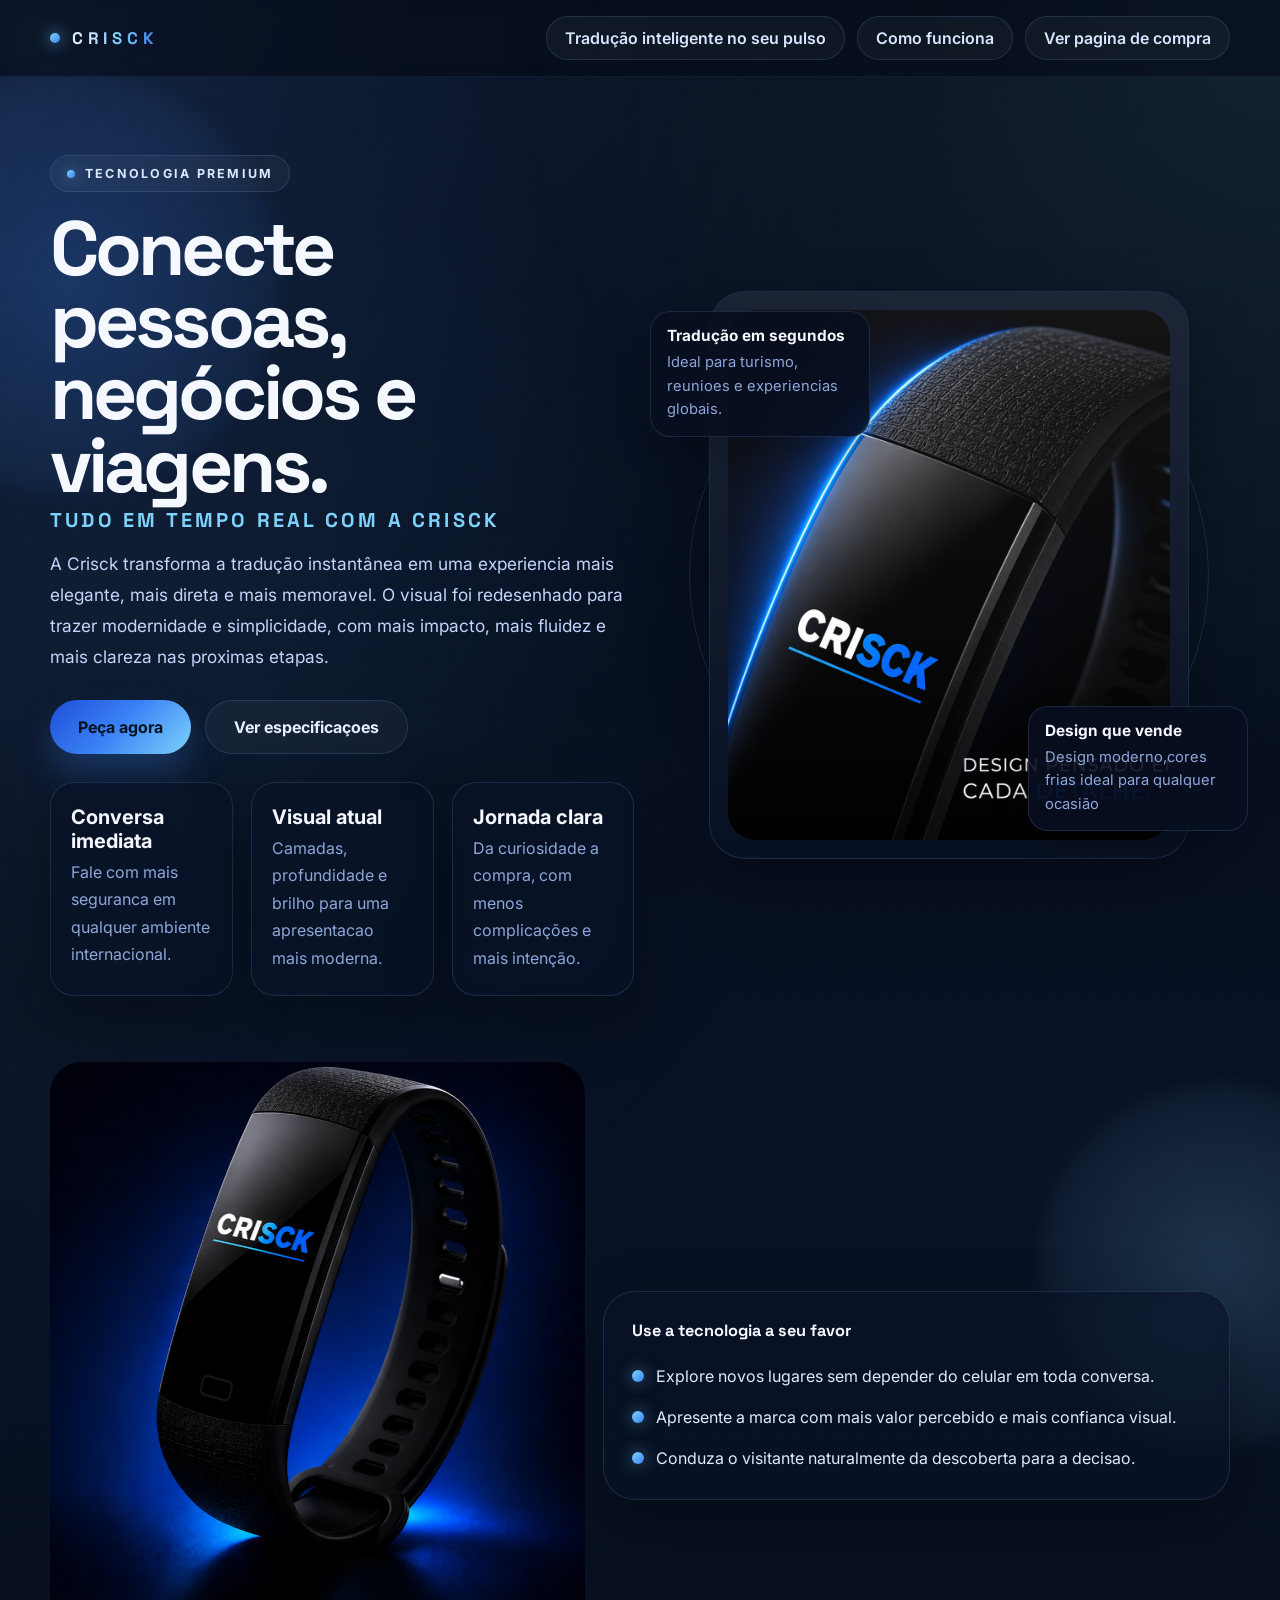
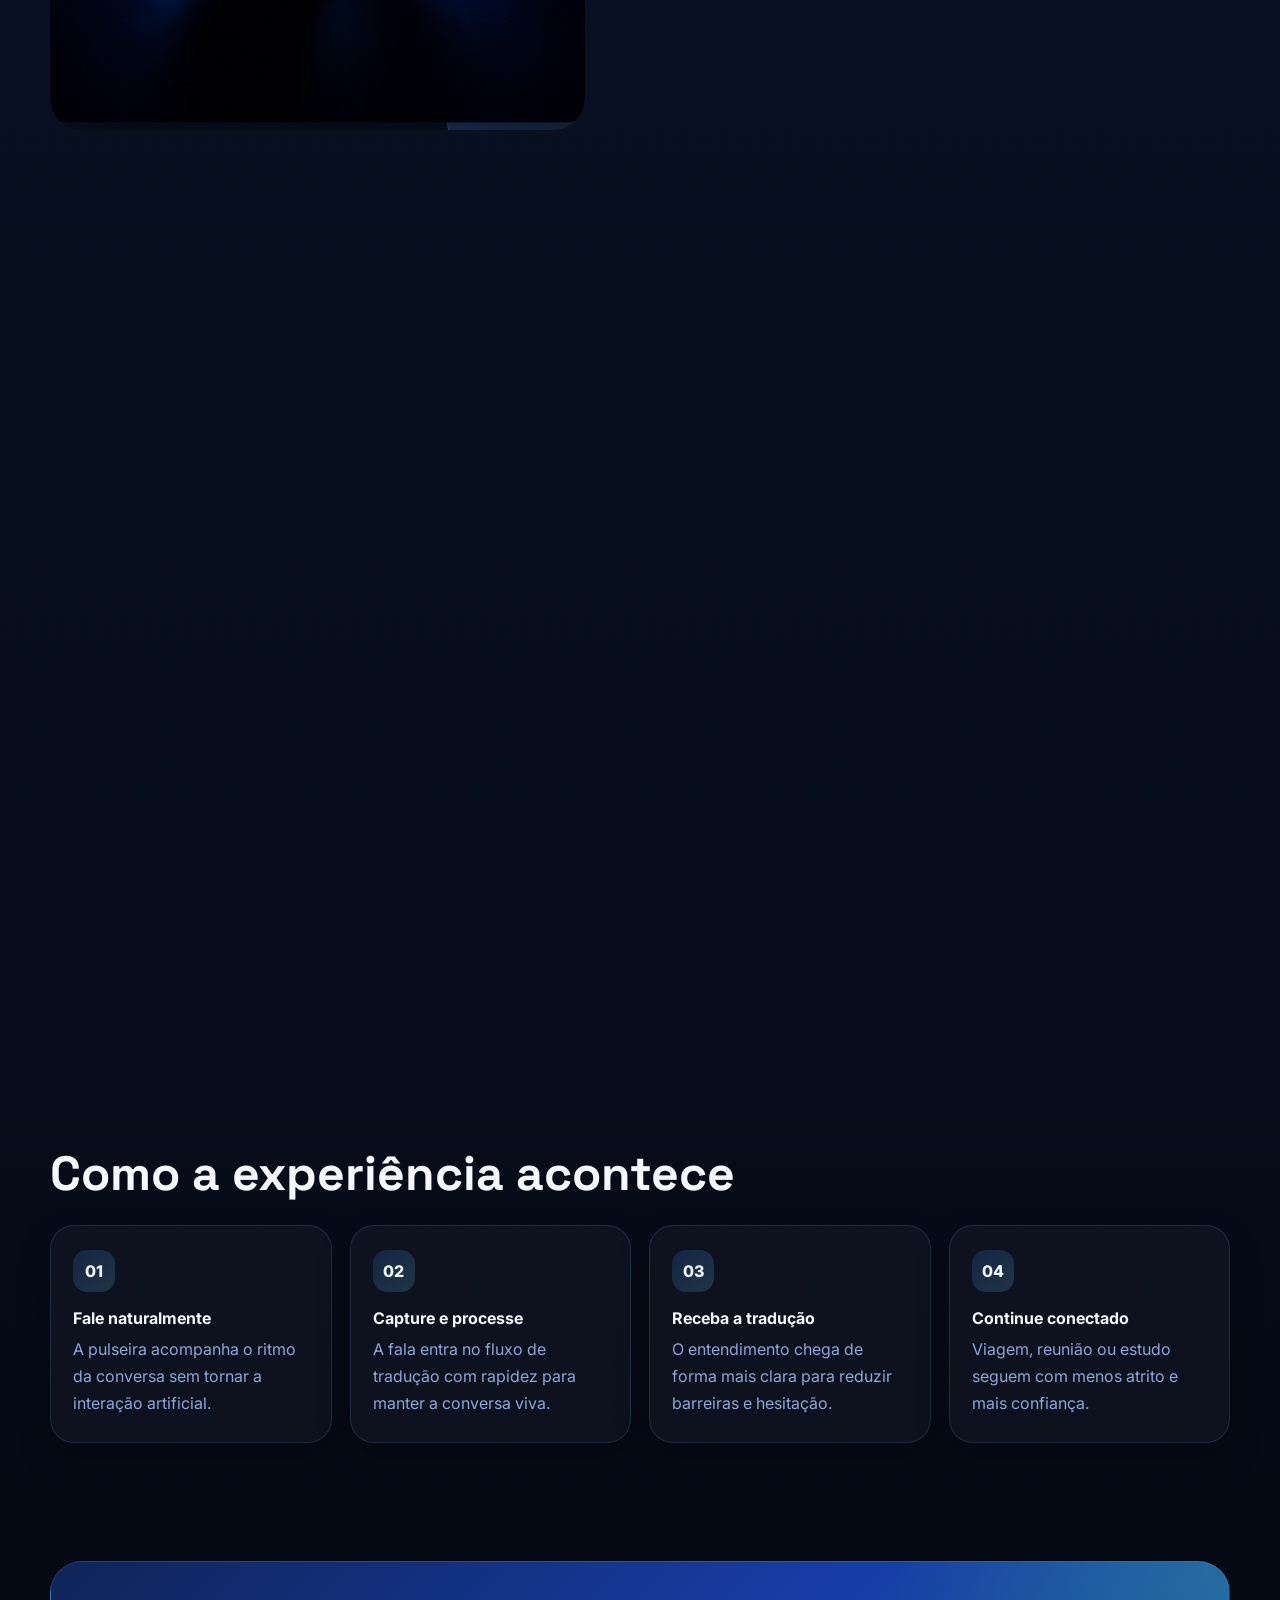
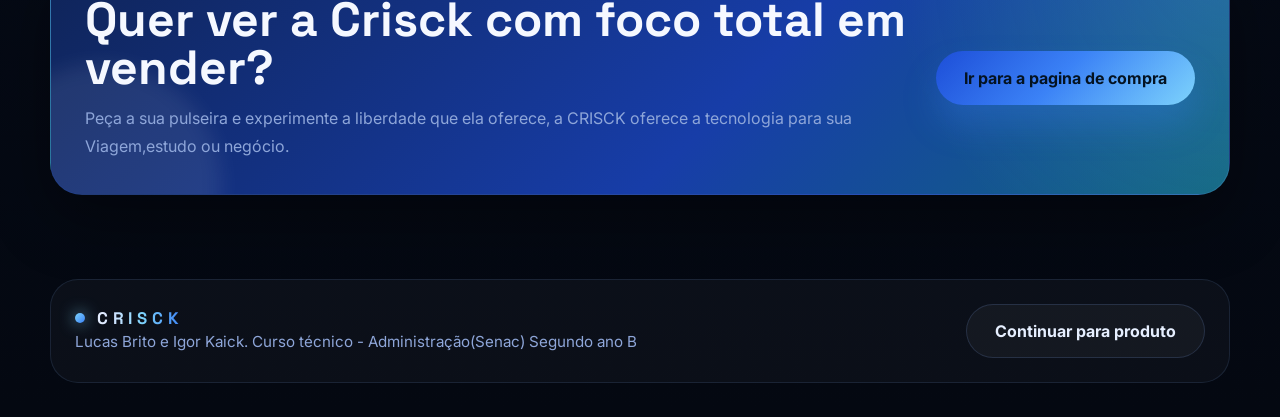
==== index.html @ 00b3a48d "Atualiza site Crisck com redesign moderno" ====
<!DOCTYPE html>
<html lang="pt-BR">
<head>
  <meta charset="UTF-8">
  <meta name="viewport" content="width=device-width, initial-scale=1.0">
  <title>Crisck | Tecnologia que traduz o mundo</title>
  <meta name="description" content="Crisck apresenta uma pulseira inteligente com traducao em tempo real em uma experiencia visual moderna e premium.">
  <link rel="icon" type="image/svg+xml" href="favicon.svg">
  <link rel="preconnect" href="https://fonts.googleapis.com">
  <link rel="preconnect" href="https://fonts.gstatic.com" crossorigin>
  <link href="https://fonts.googleapis.com/css2?family=Inter:wght@400;500;600;700;800&family=Space+Grotesk:wght@500;700&display=swap" rel="stylesheet">
  <link rel="stylesheet" href="style.css">
</head>
<body>
  <div class="progress-bar"></div>

  <div class="site-shell">
    <header class="topbar">
      <div class="topbar-inner">
        <a href="index.html" class="brand">CRISCK</a>
        <div class="nav-meta">
          <span class="nav-pill label-only"> Tradução  inteligente no seu pulso</span>
          <a href="#como-funciona" class="nav-pill">Como funciona</a>
          <a href="produto.html" class="nav-pill" data-page-link>Ver pagina de compra</a>
        </div>
      </div>
    </header>

    <main>
      <section class="hero">
        <div class="container">
          <div class="hero-grid">
            <div class="hero-copy reveal">
              <span class="eyebrow">Tecnologia premium</span>
              <h1>Conecte pessoas, negócios e viagens.
                <span class="hero-accent">Tudo em tempo real com a Crisck</span>
              </h1>
              <p>A Crisck transforma a tradução instantânea em uma experiencia mais elegante, mais direta e mais memoravel. O visual foi redesenhado para trazer modernidade e simplicidade, com mais impacto, mais fluidez e mais clareza nas proximas etapas.</p>

              <div class="hero-actions">
                <a href="produto.html" class="btn btn-primary" data-page-link>Peça agora </a>
                <a href="#destaques" class="btn btn-secondary">Ver especificaçoes</a>
              </div>

              <div class="hero-metrics">
                <article class="metric-card" data-tilt>
                  <strong>Conversa imediata</strong>
                  <span>Fale com mais seguranca em qualquer ambiente internacional.</span>
                </article>
                <article class="metric-card" data-tilt>
                  <strong>Visual atual</strong>
                  <span>Camadas, profundidade e brilho para uma apresentacao mais moderna.</span>
                </article>
                <article class="metric-card" data-tilt>
                  <strong>Jornada clara</strong>
                  <span>Da curiosidade a compra, com menos complicações e mais intenção.</span>
                </article>
              </div>
            </div>

            <div class="hero-visual reveal">
              <div class="hero-orbit"></div>
              <div class="image-stack" data-tilt>
                <img class="primary-shot" src="ChatGPT Image 21 de abr. de 2026, 20_36_54.png" alt="Pulseira Crisck em destaque com visual futurista.">
              </div>
              <div class="floating-card top">
                <strong>Tradução em segundos</strong>
                <span>Ideal para turismo, reunioes e experiencias globais.</span>
              </div>
              <div class="floating-card bottom">
                <strong>Design que vende</strong>
                <span>Design moderno,cores frias ideal para qualquer ocasião</span>
              </div>
            </div>
          </div>
        </div>
      </section>

      <section class="section">
        <div class="container">
          <div class="story-grid">
            <div class="story-visual reveal" data-parallax>
              <img src="ChatGPT Image 21 de abr. de 2026, 21_09_41.png" alt="Pessoa usando a tecnologia Crisck em contexto urbano.">
            </div>
            <article class="story-card reveal" data-tilt>
              <h3>Use a tecnologia a seu favor</h3>
              
              <div class="story-points">
                <div class="story-point">Explore novos lugares sem depender do celular em toda conversa.</div>
                <div class="story-point">Apresente a marca com mais valor percebido e mais confianca visual.</div>
                <div class="story-point">Conduza o visitante naturalmente da descoberta para a decisao.</div>
              </div>
            </article>
          </div>
        </div>
      </section>

      <section class="section">
        <div class="container">
          <div class="story-grid">
            <article class="story-card reveal" data-tilt>
              <h3>Ideal para estudo, intercambio e negócios</h3>
             
              <div class="story-points">
                <div class="story-point">Mais conforto para estudar idiomas em situações práticas.</div>
                <div class="story-point">Mais segurança para negociar ou se apresentar internacionalmente.</div>
                <div class="story-point">Mais coerência visual entre inspiração, uso e chamada comercial.</div>
              </div>
            </article>
            <div class="story-visual reveal" data-parallax>
              <img src="ChatGPT Image 21 de abr. de 2026, 21_08_39.png" alt="Aplicacao da Crisck para estudos e intercambio.">
            </div>
          </div>
        </div>
      </section>

      <section class="section" id="como-funciona">
        <div class="container">
          <div class="section-title reveal">
            <h2>Como a experiência acontece</h2>
            
          </div>

          <div class="steps-grid">
            <article class="step-card reveal" data-tilt>
              <span>01</span>
              <strong>Fale naturalmente</strong>
              <p>A pulseira acompanha o ritmo da conversa sem tornar a interação artificial.</p>
            </article>
            <article class="step-card reveal" data-tilt>
              <span>02</span>
              <strong>Capture e processe</strong>
              <p>A fala entra no fluxo de tradução com rapidez para manter a conversa viva.</p>
            </article>
            <article class="step-card reveal" data-tilt>
              <span>03</span>
              <strong>Receba a tradução </strong>
              <p>O entendimento chega de forma mais clara para reduzir barreiras e hesitação.</p>
            </article>
            <article class="step-card reveal" data-tilt>
              <span>04</span>
              <strong>Continue conectado</strong>
              <p>Viagem, reunião ou estudo seguem com menos atrito e mais confiança.</p>
            </article>
          </div>
        </div>
      </section>

      <section class="section">
        <div class="container">
          <div class="cta-banner reveal">
            <div class="cta-banner-content">
              <div>
                <h2>Quer ver a Crisck com foco total em vender?</h2>
                <p>Peça a sua pulseira e experimente a liberdade que ela oferece, a CRISCK oferece a tecnologia para sua Viagem,estudo ou negócio.</p>
              </div>
              <a href="produto.html" class="btn btn-primary" data-page-link>Ir para a pagina de compra</a>
            </div>
          </div>
        </div>
      </section>
    </main>

    <footer class="footer">
      <div class="container">
        <div class="footer-card reveal">
          <div class="footer-grid">
            <div>
              <div class="brand">CRISCK</div>
              <p class="footer-note">Lucas Brito e Igor Kaick. 
                Curso técnico - Administração(Senac)
                Segundo ano B
              </p>
            </div>
            <a href="produto.html" class="btn btn-secondary" data-page-link>Continuar para produto</a>
          </div>
        </div>
      </div>
    </footer>
  </div>

  <script src="script.js"></script>
</body>
</html>
---- style.css ----
:root{
  --bg:#07111f;
  --bg-soft:#0d1930;
  --surface:rgba(10, 18, 38, 0.78);
  --surface-strong:rgba(12, 24, 52, 0.92);
  --surface-light:rgba(255,255,255,0.04);
  --line:rgba(134,176,255,0.16);
  --line-strong:rgba(134,176,255,0.3);
  --text:#f5f8ff;
  --muted:#c5d4fb;
  --muted-strong:#8ea6d9;
  --brand:#3b82f6;
  --brand-2:#7dd3fc;
  --brand-3:#38bdf8;
  --accent:#8b5cf6;
  --success:#25d366;
  --shadow:0 24px 60px rgba(0,0,0,0.35);
  --shadow-soft:0 16px 34px rgba(0,0,0,0.22);
  --radius-xl:32px;
  --radius-lg:24px;
  --radius-md:18px;
  --page-width:min(1180px, calc(100% - 32px));
}

*{
  box-sizing:border-box;
  margin:0;
  padding:0;
}

html{
  scroll-behavior:smooth;
}

body{
  font-family:'Inter',sans-serif;
  color:var(--text);
  background:
    radial-gradient(circle at top left, rgba(59,130,246,0.18), transparent 24%),
    radial-gradient(circle at top right, rgba(125,211,252,0.12), transparent 20%),
    linear-gradient(180deg, #050b16 0%, #091225 32%, #040811 100%);
  overflow-x:hidden;
  opacity:0;
  transform:translateY(20px) scale(0.985);
  filter:blur(16px);
  transition:opacity .7s ease, transform .7s ease, filter .7s ease;
}

body.is-ready{
  opacity:1;
  transform:translateY(0) scale(1);
  filter:blur(0);
}

body.is-leaving{
  opacity:0;
  transform:translateY(-18px) scale(1.01);
  filter:blur(12px);
}

body::before{
  content:"";
  position:fixed;
  inset:0;
  pointer-events:none;
  background:
    linear-gradient(115deg, rgba(255,255,255,0.05), transparent 28%),
    radial-gradient(circle at 20% 20%, rgba(56,189,248,0.08), transparent 18%);
  mix-blend-mode:screen;
  opacity:.45;
}

img{
  display:block;
  width:100%;
  max-width:100%;
  height:auto;
}

a{
  color:inherit;
}

.container{
  width:var(--page-width);
  margin:0 auto;
}

.site-shell{
  position:relative;
  isolation:isolate;
}

.site-shell::before,
.site-shell::after{
  content:"";
  position:fixed;
  border-radius:50%;
  filter:blur(10px);
  pointer-events:none;
  z-index:-1;
}

.site-shell::before{
  width:420px;
  height:420px;
  top:72px;
  left:-140px;
  background:radial-gradient(circle, rgba(59,130,246,0.24), rgba(59,130,246,0));
}

.site-shell::after{
  width:360px;
  height:360px;
  right:-120px;
  top:30%;
  background:radial-gradient(circle, rgba(125,211,252,0.18), rgba(125,211,252,0));
}

.progress-bar{
  position:fixed;
  top:0;
  left:0;
  height:3px;
  width:var(--scroll-progress, 0%);
  background:linear-gradient(90deg, var(--brand-2), var(--brand), var(--accent));
  z-index:200;
  box-shadow:0 0 18px rgba(125,211,252,0.6);
}

.topbar{
  position:sticky;
  top:0;
  z-index:120;
  backdrop-filter:blur(18px);
  background:rgba(5, 10, 21, 0.58);
  border-bottom:1px solid rgba(134,176,255,0.08);
}

.topbar-inner{
  width:var(--page-width);
  margin:0 auto;
  padding:16px 0;
  display:flex;
  align-items:center;
  justify-content:space-between;
  gap:16px;
}

.brand{
  display:inline-flex;
  align-items:center;
  gap:12px;
  text-decoration:none;
  font-family:'Space Grotesk',sans-serif;
  font-size:1.05rem;
  font-weight:700;
  letter-spacing:.28em;
  text-transform:uppercase;
  background:linear-gradient(90deg, #ffffff 0%, #d6e4ff 34%, #7dd3fc 62%, #3b82f6 100%);
  -webkit-background-clip:text;
  -webkit-text-fill-color:transparent;
}

.brand::before{
  content:"";
  width:10px;
  height:10px;
  border-radius:50%;
  background:linear-gradient(135deg, var(--brand-2), var(--brand));
  box-shadow:0 0 16px rgba(125,211,252,0.85);
}

.nav-meta{
  display:flex;
  align-items:center;
  gap:12px;
  flex-wrap:wrap;
}

.nav-pill{
  display:inline-flex;
  align-items:center;
  justify-content:center;
  min-height:44px;
  padding:0 18px;
  border-radius:999px;
  border:1px solid var(--line);
  background:rgba(255,255,255,0.04);
  color:#d8e5ff;
  text-decoration:none;
  font-weight:600;
  transition:transform .18s ease, border-color .18s ease, box-shadow .18s ease;
}

.nav-pill:hover{
  transform:translateY(-2px);
  border-color:var(--line-strong);
  box-shadow:0 0 24px rgba(59,130,246,0.16);
}

.hero{
  position:relative;
  padding:78px 0 32px;
}

.hero-grid{
  display:grid;
  grid-template-columns:minmax(0, 1.02fr) minmax(0, .98fr);
  gap:34px;
  align-items:center;
}

.eyebrow{
  display:inline-flex;
  align-items:center;
  gap:10px;
  padding:10px 16px;
  margin-bottom:20px;
  border-radius:999px;
  border:1px solid rgba(134,176,255,0.16);
  background:rgba(255,255,255,0.04);
  color:#d9e7ff;
  font-size:.78rem;
  font-weight:700;
  letter-spacing:.18em;
  text-transform:uppercase;
}

.eyebrow::before{
  content:"";
  width:8px;
  height:8px;
  border-radius:50%;
  background:linear-gradient(135deg, var(--brand-2), var(--brand));
  box-shadow:0 0 16px rgba(125,211,252,0.7);
}

.hero-copy h1,
.section-title h2,
.cta-banner h2,
.price-card strong,
.story-card h3{
  font-family:'Space Grotesk',sans-serif;
}

.hero-copy h1{
  font-size:clamp(2.8rem, 6vw, 5.2rem);
  line-height:.94;
  letter-spacing:-.05em;
  margin-bottom:18px;
  max-width:11ch;
}

.hero-copy p{
  max-width:60ch;
  color:var(--muted);
  font-size:1.08rem;
  line-height:1.8;
}

.hero-accent{
  display:block;
  margin-top:10px;
  color:var(--brand-2);
  font-size:clamp(1rem, 1.8vw, 1.25rem);
  letter-spacing:.16em;
  text-transform:uppercase;
}

.hero-actions,
.cta-actions{
  display:flex;
  flex-wrap:wrap;
  gap:14px;
  margin-top:28px;
}

.btn{
  display:inline-flex;
  align-items:center;
  justify-content:center;
  min-height:54px;
  padding:15px 28px;
  border-radius:999px;
  text-decoration:none;
  font-weight:700;
  transition:transform .18s ease, box-shadow .18s ease, border-color .18s ease;
}

.btn-primary{
  background:linear-gradient(135deg, #1d4ed8 0%, #3b82f6 48%, #7dd3fc 100%);
  color:#041322;
  box-shadow:0 20px 34px rgba(59,130,246,0.26);
}

.btn-primary:hover{
  transform:translateY(-2px);
  box-shadow:0 0 28px rgba(59,130,246,0.35);
}

.btn-secondary{
  background:rgba(255,255,255,0.04);
  border:1px solid var(--line);
  color:#e6efff;
}

.btn-secondary:hover{
  transform:translateY(-2px);
  border-color:var(--line-strong);
  box-shadow:0 0 22px rgba(59,130,246,0.12);
}

.btn-whatsapp{
  background:linear-gradient(135deg, #0da85a 0%, var(--success) 52%, #78f1a8 100%);
  color:#042013;
  box-shadow:0 18px 34px rgba(37,211,102,0.26);
}

.btn-whatsapp:hover{
  transform:translateY(-2px);
  box-shadow:0 0 28px rgba(37,211,102,0.36);
}

.hero-metrics,
.story-grid,
.spec-grid,
.mini-grid,
.testimonials,
.footer-grid{
  display:grid;
  gap:18px;
}

.hero-metrics{
  grid-template-columns:repeat(3, minmax(0, 1fr));
  margin-top:28px;
}

.metric-card,
.glass-card,
.feature-card,
.story-card,
.spec-card,
.mini-card,
.quote-card,
.contact-panel,
.cta-banner,
.image-stack{
  background:var(--surface);
  border:1px solid var(--line);
  box-shadow:var(--shadow);
  backdrop-filter:blur(16px);
}

.metric-card,
.feature-card,
.story-card,
.spec-card,
.mini-card,
.quote-card{
  border-radius:var(--radius-lg);
  padding:22px 20px;
}

.metric-card strong{
  display:block;
  margin-bottom:6px;
  font-size:1.25rem;
}

.metric-card span,
.feature-card p,
.story-card p,
.spec-card p,
.mini-card p,
.quote-card p,
.section-title p,
.contact-panel p,
.cta-banner p,
.footer-note{
  color:var(--muted-strong);
  line-height:1.72;
}

.hero-visual{
  position:relative;
  min-height:620px;
  display:flex;
  align-items:center;
  justify-content:center;
}

.hero-orbit,
.hero-orbit::before,
.hero-orbit::after{
  position:absolute;
  border-radius:50%;
}

.hero-orbit{
  width:520px;
  height:520px;
  border:1px solid rgba(134,176,255,0.16);
  animation:spin 22s linear infinite;
}

.hero-orbit::before{
  content:"";
  inset:42px;
  border:1px dashed rgba(125,211,252,0.18);
}

.hero-orbit::after{
  content:"";
  inset:102px;
  background:radial-gradient(circle, rgba(59,130,246,0.18), rgba(59,130,246,0));
  filter:blur(8px);
  animation:drift 8s ease-in-out infinite;
}

.image-stack{
  position:relative;
  width:min(100%, 480px);
  padding:18px;
  border-radius:36px;
  overflow:hidden;
}

.image-stack::before{
  content:"";
  position:absolute;
  inset:0;
  background:linear-gradient(180deg, rgba(255,255,255,0.08), rgba(255,255,255,0));
  pointer-events:none;
}

.primary-shot{
  aspect-ratio:5/6;
  object-fit:cover;
  border-radius:28px;
}

.floating-card{
  position:absolute;
  max-width:220px;
  padding:14px 16px;
  border-radius:20px;
  background:rgba(8,15,32,0.9);
  border:1px solid rgba(134,176,255,0.16);
  box-shadow:var(--shadow-soft);
  animation:float 5s ease-in-out infinite;
}

.floating-card strong{
  display:block;
  margin-bottom:6px;
  font-size:.96rem;
}

.floating-card span{
  color:var(--muted-strong);
  font-size:.92rem;
  line-height:1.6;
}

.floating-card.top{
  left:-18px;
  top:46px;
}

.floating-card.bottom{
  right:-18px;
  bottom:54px;
  animation-delay:1.2s;
}

.section{
  padding:34px 0 84px;
}

.section-title{
  max-width:720px;
  margin-bottom:26px;
}

.section-title h2{
  font-size:clamp(2rem, 4vw, 3rem);
  line-height:1.02;
  margin-bottom:12px;
}

.feature-grid{
  display:grid;
  grid-template-columns:repeat(4, minmax(0, 1fr));
  gap:18px;
}

.feature-card{
  position:relative;
  overflow:hidden;
}

.feature-card::after{
  content:"";
  position:absolute;
  inset:auto -40px -70px auto;
  width:140px;
  height:140px;
  border-radius:50%;
  background:radial-gradient(circle, rgba(125,211,252,0.18), rgba(125,211,252,0));
  pointer-events:none;
}

.feature-card strong,
.story-card h3,
.spec-card strong,
.mini-card strong{
  display:block;
  margin-bottom:10px;
  font-size:1.02rem;
}

.story-grid{
  grid-template-columns:minmax(0, .92fr) minmax(0, 1.08fr);
  align-items:center;
}

.story-visual{
  position:relative;
  overflow:hidden;
  border-radius:var(--radius-xl);
}

.story-visual img{
  aspect-ratio:4/5;
  object-fit:cover;
  border-radius:var(--radius-xl);
  box-shadow:var(--shadow);
}

.story-visual[data-parallax] img{
  transform:translateY(var(--parallax-shift, 0px)) scale(1.05);
  transition:transform .16s linear;
  will-change:transform;
}

.story-visual::after{
  content:"";
  position:absolute;
  inset:auto -24px -24px auto;
  width:160px;
  height:160px;
  border-radius:32px;
  background:linear-gradient(135deg, rgba(59,130,246,0.42), rgba(125,211,252,0.1));
  border:1px solid rgba(134,176,255,0.16);
  z-index:-1;
}

.story-card{
  padding:28px;
  border-radius:var(--radius-xl);
}

.story-points{
  display:grid;
  gap:14px;
  margin-top:22px;
}

.story-point{
  display:flex;
  gap:12px;
  color:#deebff;
  line-height:1.68;
}

.story-point::before{
  content:"";
  width:12px;
  height:12px;
  margin-top:7px;
  flex:0 0 12px;
  border-radius:50%;
  background:linear-gradient(135deg, var(--brand-2), var(--brand));
  box-shadow:0 0 16px rgba(125,211,252,0.5);
}

.steps-grid{
  display:grid;
  grid-template-columns:repeat(4, minmax(0, 1fr));
  gap:18px;
}

.step-card{
  position:relative;
  padding:24px 22px;
  border-radius:var(--radius-lg);
  background:rgba(255,255,255,0.03);
  border:1px solid var(--line);
  box-shadow:var(--shadow-soft);
}

.step-card span{
  display:inline-flex;
  align-items:center;
  justify-content:center;
  width:42px;
  height:42px;
  margin-bottom:16px;
  border-radius:14px;
  background:linear-gradient(135deg, rgba(59,130,246,0.18), rgba(125,211,252,0.18));
  color:#eef5ff;
  font-weight:800;
}

.step-card strong{
  display:block;
  margin-bottom:8px;
}

.step-card p{
  color:var(--muted-strong);
  line-height:1.7;
}

.cta-banner{
  position:relative;
  overflow:hidden;
  padding:34px;
  border-radius:var(--radius-xl);
  background:
    radial-gradient(circle at top right, rgba(125,211,252,0.18), transparent 28%),
    linear-gradient(135deg, #0f2458 0%, #173da8 58%, #11667f 100%);
}

.cta-banner::before{
  content:"";
  position:absolute;
  width:240px;
  height:240px;
  border-radius:50%;
  left:-70px;
  bottom:-110px;
  background:rgba(255,255,255,0.08);
  filter:blur(10px);
}

.cta-banner-content{
  position:relative;
  z-index:1;
  display:grid;
  grid-template-columns:minmax(0, 1fr) auto;
  gap:24px;
  align-items:center;
}

.cta-banner h2{
  font-size:clamp(2rem, 4vw, 3rem);
  line-height:1.02;
  margin-bottom:12px;
}

.product-layout{
  display:grid;
  grid-template-columns:minmax(0, 1.02fr) minmax(0, .98fr);
  gap:24px;
  align-items:start;
}

.price-card{
  position:relative;
  padding:28px;
  border-radius:var(--radius-xl);
  background:
    radial-gradient(circle at top right, rgba(37,211,102,0.14), transparent 22%),
    var(--surface-strong);
  border:1px solid var(--line);
  box-shadow:var(--shadow);
}

.price-card small,
.tag-line{
  display:inline-flex;
  align-items:center;
  gap:10px;
  margin-bottom:14px;
  padding:8px 14px;
  border-radius:999px;
  border:1px solid rgba(134,176,255,0.16);
  background:rgba(255,255,255,0.04);
  color:#d8e4ff;
  font-weight:700;
  letter-spacing:.12em;
  text-transform:uppercase;
}

.price-card strong{
  display:block;
  margin-bottom:10px;
  font-size:clamp(2.6rem, 5vw, 4rem);
  line-height:.94;
}

.price-card p{
  color:var(--muted);
  line-height:1.74;
}

.price-list{
  display:grid;
  gap:12px;
  margin:24px 0;
}

.price-list li{
  list-style:none;
  display:flex;
  gap:12px;
  color:#e4eeff;
  line-height:1.66;
}

.price-list li::before{
  content:"";
  width:12px;
  height:12px;
  margin-top:7px;
  flex:0 0 12px;
  border-radius:50%;
  background:linear-gradient(135deg, #7ef0a3, #25d366);
  box-shadow:0 0 16px rgba(37,211,102,0.4);
}

.spec-grid{
  grid-template-columns:repeat(2, minmax(0, 1fr));
}

.mini-grid{
  grid-template-columns:repeat(3, minmax(0, 1fr));
}

.testimonials{
  grid-template-columns:repeat(3, minmax(0, 1fr));
}

.quote-card{
  position:relative;
}

.quote-card::before{
  content:"";
  display:block;
  width:36px;
  height:2px;
  margin-bottom:14px;
  background:linear-gradient(90deg, var(--brand-2), transparent);
}

.contact-panel{
  padding:26px;
  border-radius:var(--radius-xl);
  background:
    radial-gradient(circle at top right, rgba(125,211,252,0.12), transparent 26%),
    linear-gradient(180deg, rgba(11,19,40,0.92), rgba(6,12,26,0.98));
}

.contact-panel strong{
  display:block;
  margin-bottom:10px;
  font-size:1.1rem;
}

.footer{
  padding:0 0 34px;
}

.footer-card{
  padding:24px;
  border-radius:28px;
  background:rgba(255,255,255,0.03);
  border:1px solid rgba(134,176,255,0.12);
}

.footer-grid{
  grid-template-columns:minmax(0, 1fr) auto;
  align-items:center;
}

.footer-note{
  font-size:.95rem;
}

.floating-whatsapp{
  position:fixed;
  right:18px;
  bottom:18px;
  z-index:140;
  display:inline-flex;
  align-items:center;
  justify-content:center;
  min-height:54px;
  padding:0 20px;
  border-radius:999px;
  background:linear-gradient(135deg, #0da85a 0%, var(--success) 55%, #7af3a6 100%);
  color:#031b10;
  text-decoration:none;
  font-weight:800;
  box-shadow:0 18px 34px rgba(37,211,102,0.28);
  animation:float 3.5s ease-in-out infinite;
}

.reveal{
  opacity:0;
  transform:translateY(34px);
  transition:opacity .8s ease, transform .8s ease;
}

.reveal.is-visible{
  opacity:1;
  transform:translateY(0);
}

[data-tilt]{
  transform-style:preserve-3d;
  transition:transform .22s ease, box-shadow .22s ease, border-color .22s ease;
}

[data-tilt].is-tilting{
  box-shadow:0 28px 60px rgba(0,0,0,0.34);
  border-color:rgba(134,176,255,0.28);
}

@keyframes spin{
  from{transform:rotate(0deg);}
  to{transform:rotate(360deg);}
}

@keyframes drift{
  0%,100%{transform:scale(1);}
  50%{transform:scale(1.08);}
}

@keyframes float{
  0%,100%{transform:translateY(0);}
  50%{transform:translateY(-8px);}
}

@media (max-width: 1080px){
  .hero-grid,
  .story-grid,
  .product-layout,
  .cta-banner-content{
    grid-template-columns:1fr;
  }

  .hero-copy h1{
    max-width:100%;
  }

  .hero-metrics,
  .feature-grid{
    grid-template-columns:repeat(2, minmax(0, 1fr));
  }

  .steps-grid,
  .testimonials{
    grid-template-columns:repeat(2, minmax(0, 1fr));
  }

  .hero-visual{
    min-height:520px;
  }
}

@media (max-width: 760px){
  :root{
    --page-width:min(100% - 24px, 1180px);
  }

  .topbar-inner{
    padding:12px 0;
  }

  .nav-meta{
    gap:10px;
  }

  .nav-pill.label-only{
    display:none;
  }

  .hero{
    padding:38px 0 24px;
  }

  .hero-copy h1{
    font-size:clamp(2.35rem, 12vw, 3.6rem);
  }

  .hero-copy p{
    font-size:1rem;
  }

  .hero-metrics,
  .feature-grid,
  .steps-grid,
  .spec-grid,
  .mini-grid,
  .testimonials,
  .footer-grid{
    grid-template-columns:1fr;
  }

  .hero-actions .btn,
  .cta-actions .btn,
  .cta-banner .btn,
  .price-card .btn{
    width:100%;
  }

  .hero-visual{
    min-height:380px;
  }

  .hero-orbit{
    width:320px;
    height:320px;
  }

  .image-stack{
    width:min(100%, 340px);
    padding:12px;
    border-radius:28px;
  }

  .floating-card{
    position:static;
    max-width:none;
    margin-top:14px;
  }

  .story-card,
  .price-card,
  .contact-panel,
  .cta-banner,
  .footer-card{
    padding:22px 18px;
    border-radius:24px;
  }

  .floating-whatsapp{
    left:12px;
    right:12px;
    bottom:12px;
  }
}
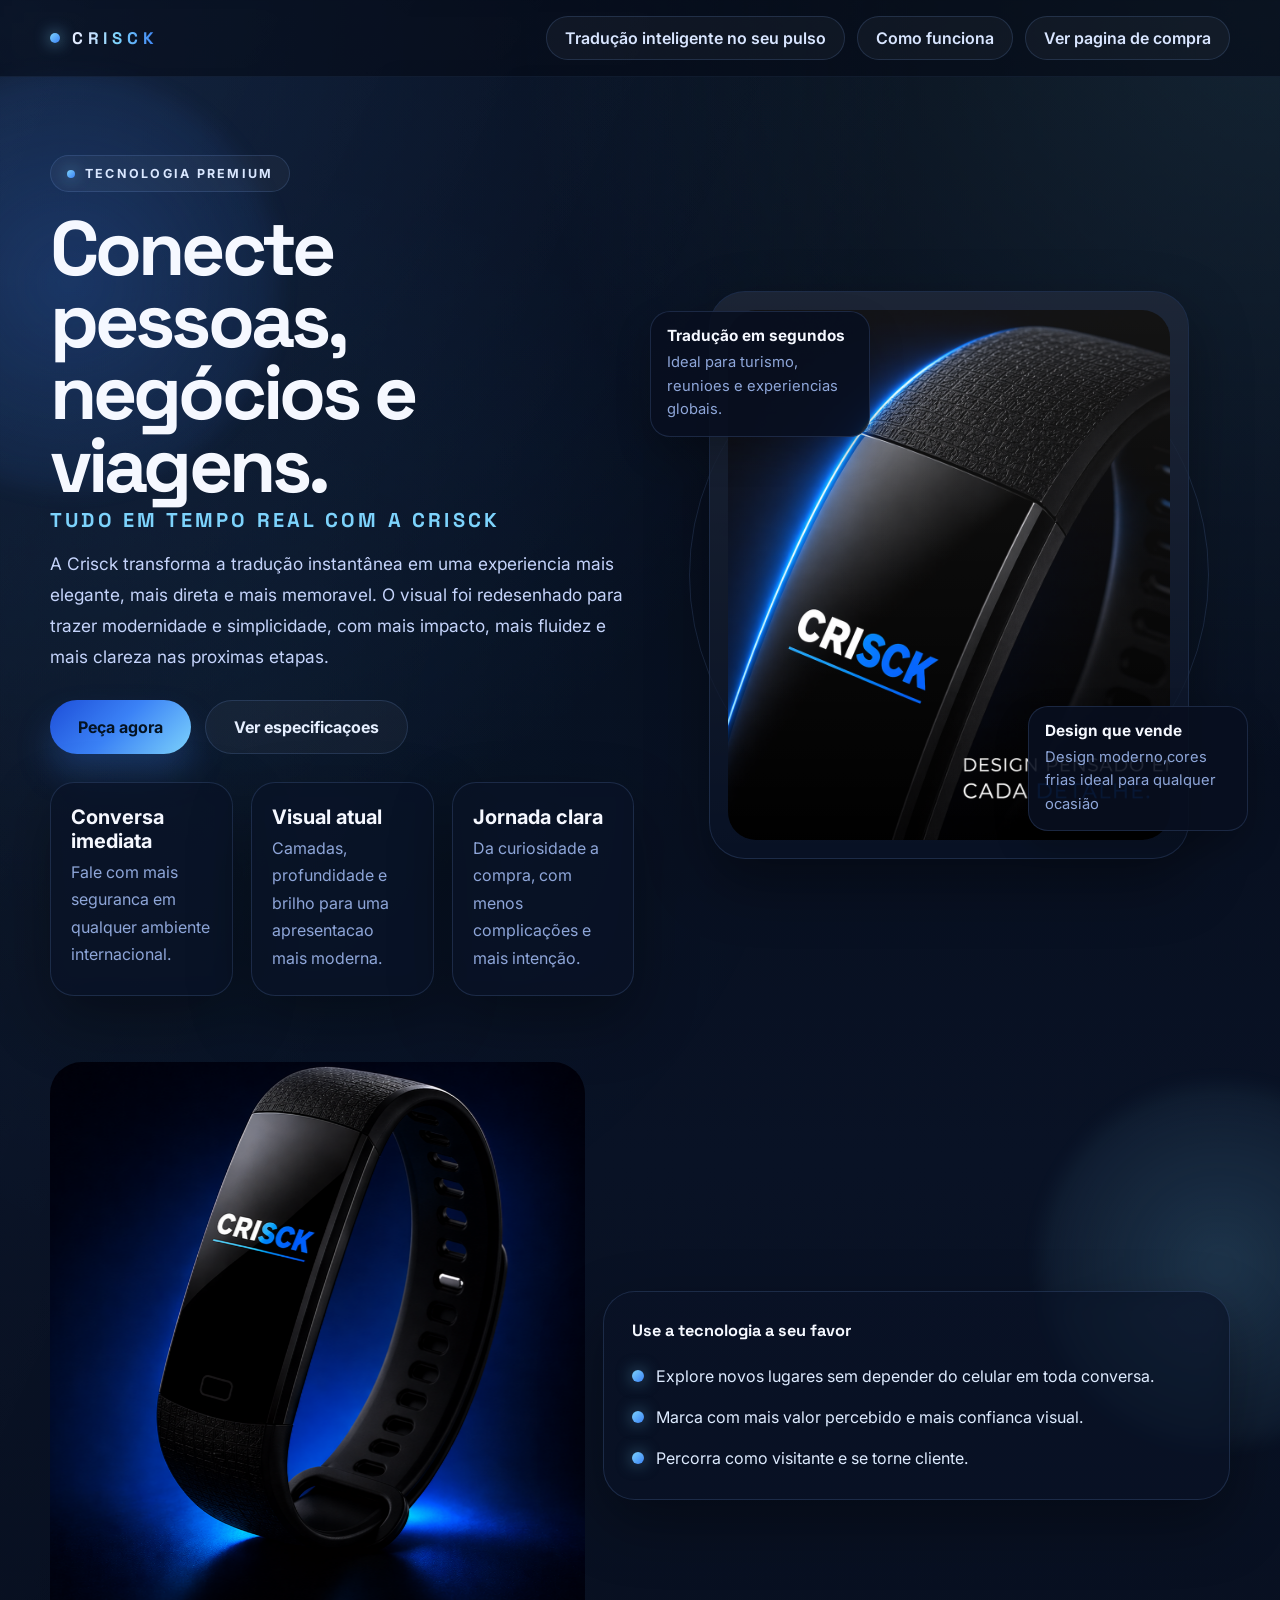
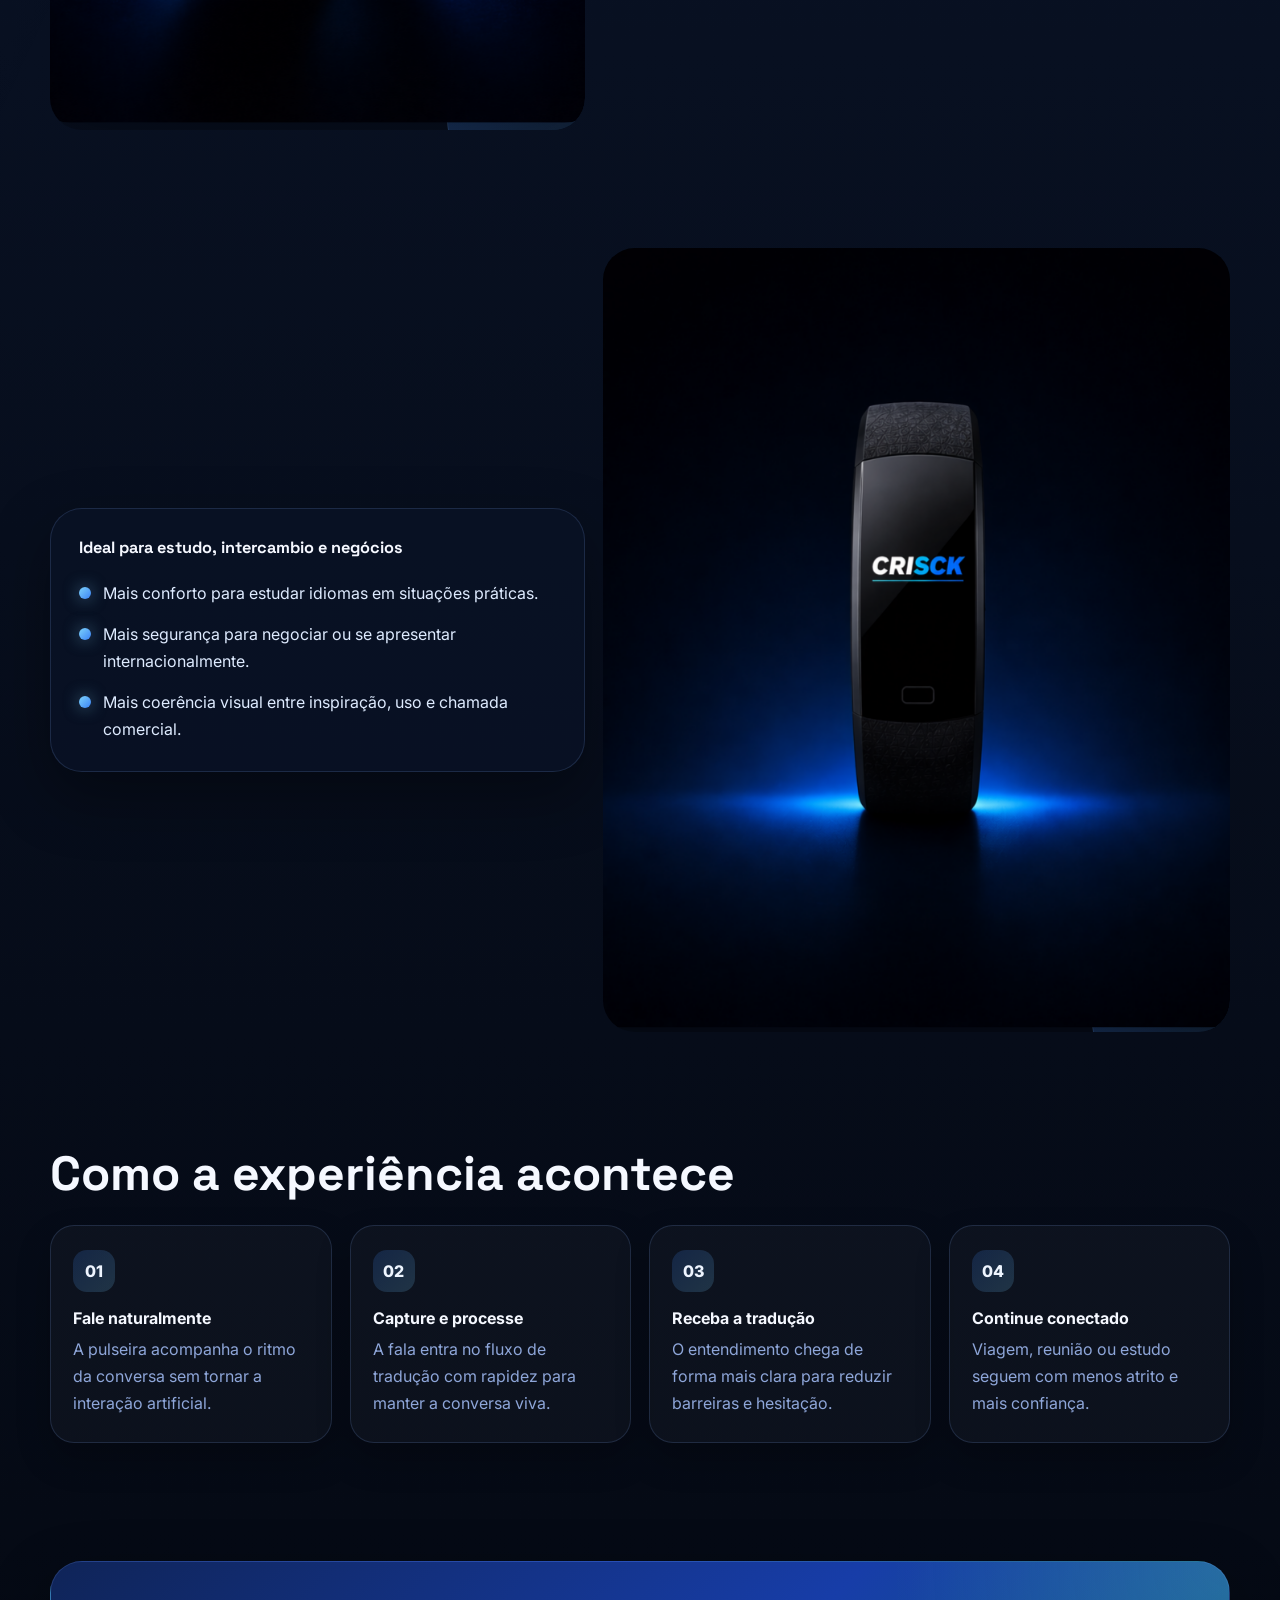
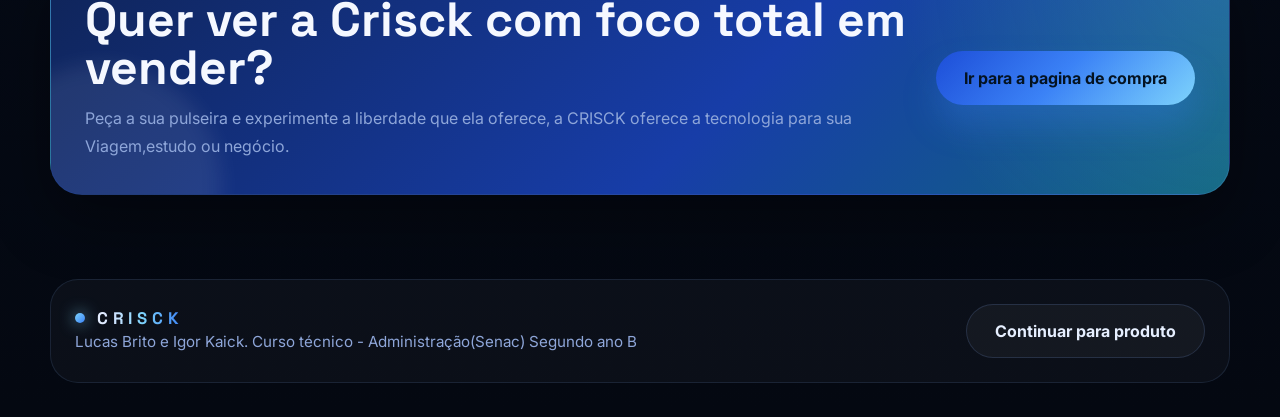
==== commit 67d20fa6: "Ajusta hero mobile e reduz imagens secundarias" ====
--- a/index.html
+++ b/index.html
@@ -60,8 +60,8 @@
 
             <div class="hero-visual reveal">
               <div class="hero-orbit"></div>
-              <div class="image-stack" data-tilt>
-                <img class="primary-shot" src="ChatGPT Image 21 de abr. de 2026, 20_36_54.png" alt="Pulseira Crisck em destaque com visual futurista.">
+              <div class="image-stack image-stack-hero" data-tilt>
+                <img class="primary-shot primary-shot-hero" src="ChatGPT Image 21 de abr. de 2026, 20_36_54.png" alt="Pulseira Crisck em destaque com visual futurista.">
               </div>
               <div class="floating-card top">
                 <strong>Tradução em segundos</strong>
@@ -87,8 +87,8 @@
               
               <div class="story-points">
                 <div class="story-point">Explore novos lugares sem depender do celular em toda conversa.</div>
-                <div class="story-point">Apresente a marca com mais valor percebido e mais confianca visual.</div>
-                <div class="story-point">Conduza o visitante naturalmente da descoberta para a decisao.</div>
+                <div class="story-point">Marca com mais valor percebido e mais confianca visual.</div>
+                <div class="story-point">Percorra como visitante e se torne cliente.</div>
               </div>
             </article>
           </div>
--- a/style.css
+++ b/style.css
@@ -441,6 +441,10 @@
   border-radius:28px;
 }
 
+.primary-shot-hero{
+  width:100%;
+}
+
 .floating-card{
   position:absolute;
   max-width:220px;
@@ -880,14 +884,35 @@
 
   .topbar-inner{
     padding:12px 0;
+    flex-direction:column;
+    align-items:stretch;
+    gap:12px;
   }
 
   .nav-meta{
+    width:100%;
     gap:10px;
+    display:grid;
+    grid-template-columns:repeat(2, minmax(0, 1fr));
   }
 
   .nav-pill.label-only{
     display:none;
+  }
+
+  .brand{
+    justify-content:center;
+    width:100%;
+    font-size:1rem;
+    letter-spacing:.22em;
+  }
+
+  .nav-pill{
+    width:100%;
+    min-height:42px;
+    padding:0 14px;
+    font-size:.92rem;
+    text-align:center;
   }
 
   .hero{
@@ -920,18 +945,45 @@
   }
 
   .hero-visual{
-    min-height:380px;
+    width:min(100vw - 8px, 620px);
+    min-height:640px;
+    margin:0 auto;
   }
 
   .hero-orbit{
-    width:320px;
-    height:320px;
+    width:470px;
+    height:470px;
   }
 
   .image-stack{
-    width:min(100%, 340px);
+    width:min(100%, 360px);
     padding:12px;
     border-radius:28px;
+  }
+
+  .image-stack-hero{
+    width:min(100vw - 18px, 560px);
+    padding:8px;
+    border-radius:30px;
+  }
+
+  .primary-shot{
+    aspect-ratio:4/5.3;
+  }
+
+  .primary-shot-hero{
+    aspect-ratio:1/1.08;
+    min-height:440px;
+    border-radius:24px;
+  }
+
+  .story-visual{
+    width:min(100%, 320px);
+    margin:0 auto;
+  }
+
+  .story-visual img{
+    aspect-ratio:4/5.4;
   }
 
   .floating-card{
